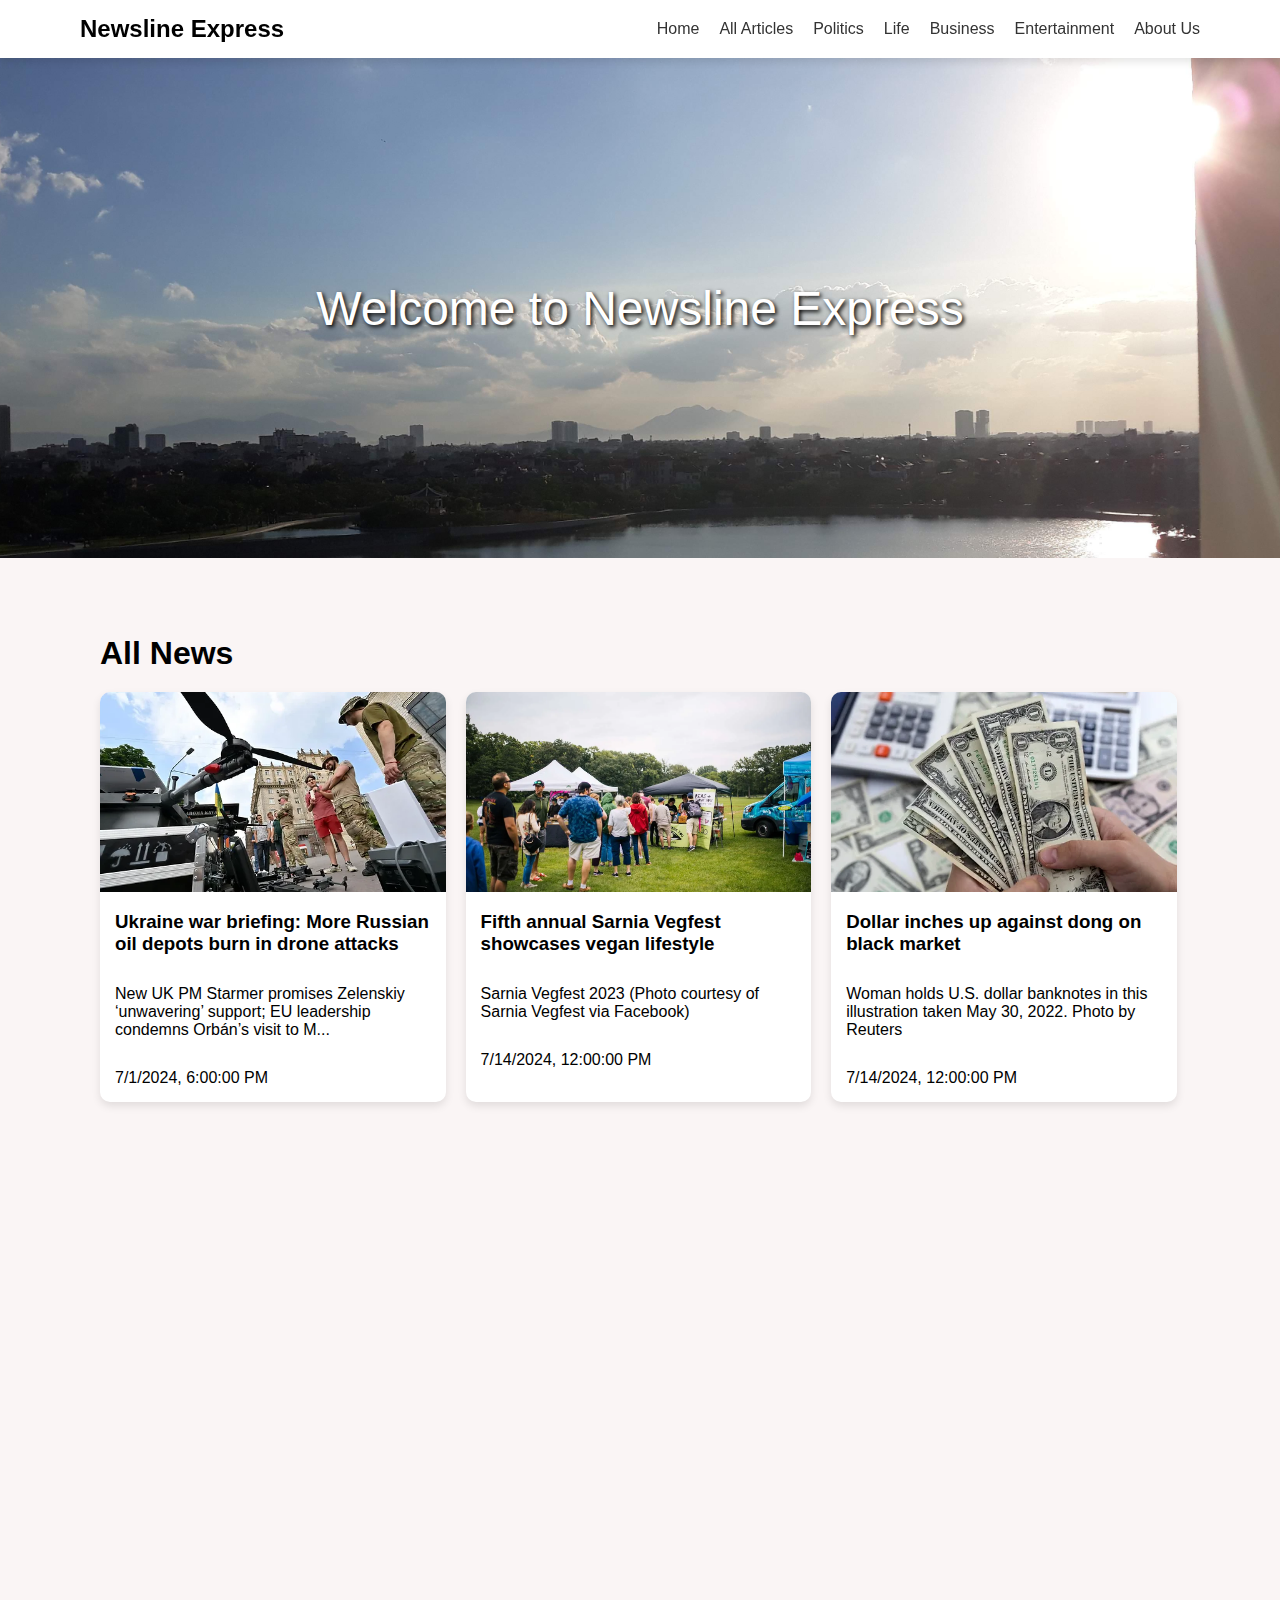
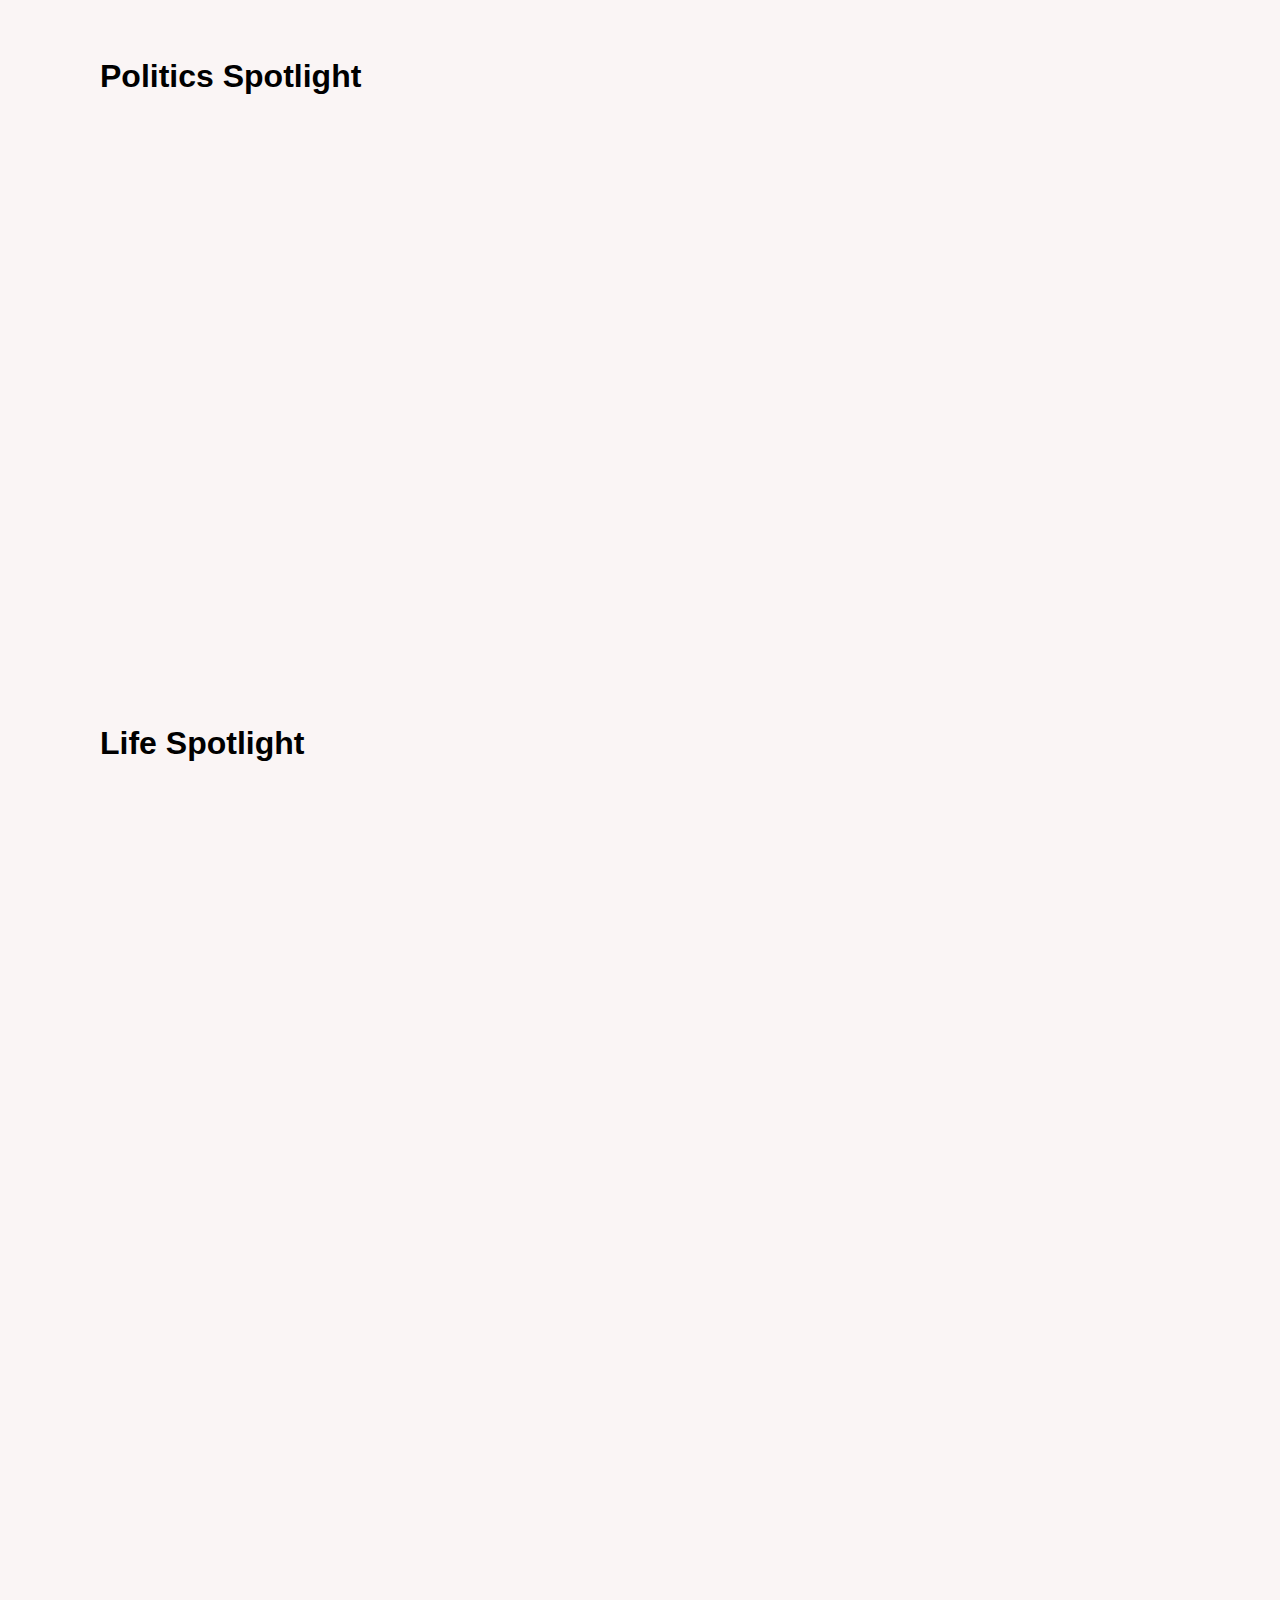
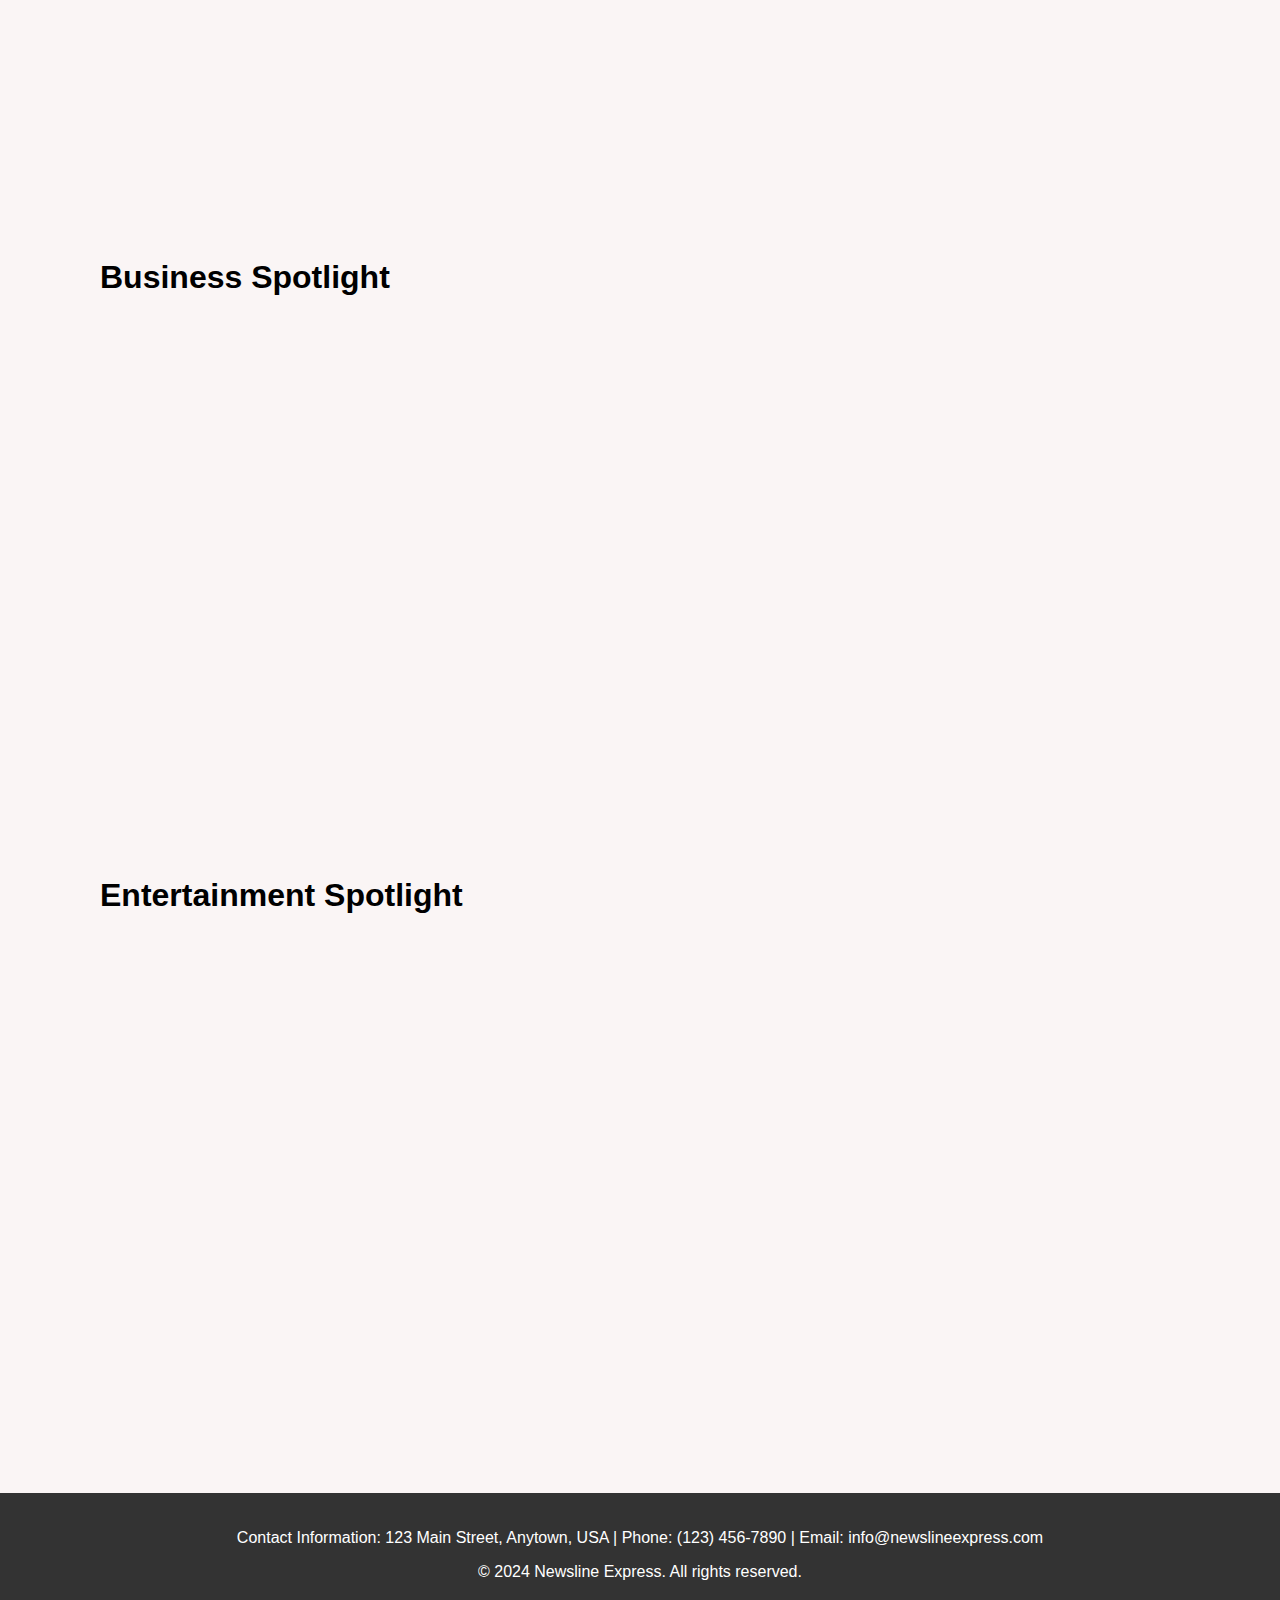
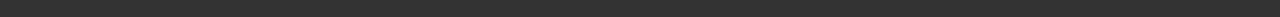
==== index.html @ e39c75d9 "init" ====
<!DOCTYPE html>
<html lang="en">

<head>
  <meta charset="UTF-8">
  <meta name="viewport" content="width=device-width, initial-scale=1.0">
  <title>Newsline Express</title>
  <link rel="stylesheet" href="styles.css">
  <link rel="stylesheet" href="https://cdnjs.cloudflare.com/ajax/libs/font-awesome/6.0.0-beta3/css/all.min.css"
    integrity="sha512-Fo3rlrZj/k7ujTnHg4CGR2D7kSs0v4LLanw2qksYuRlEzO+tcaEPQogQ0KaoGN26/zrn20ImR1DfuLWnOo7aBA=="
    crossorigin="anonymous" referrerpolicy="no-referrer" />
  <style>
    html {
      scroll-behavior: smooth;
    }
  </style>
</head>

<body>
  <header>
    <div class="logo">Newsline Express</div>
    <nav>
      <ul>
        <li><a href="/">Home</a></li>
        <li><a href="#all-news">All Articles</a></li>
        <li  onclick="window.location.href='index.html#politics'"><a href="index.html#politics">Politics</a></li>
        <li><a href="index.html#life">Life</a></li>
        <li><a href="index.html#business">Business</a></li>
        <li><a href="index.html#entertainment">Entertainment</a></li>
        <li onclick="window.location.href='about_us.html'"><a href="about_us.html">About Us</a></li>
      </ul>
    </nav>
  </header>

  <div class="parallax">Welcome to Newsline Express</div>

  <section class="section" id="all-news">
    <h2>All News</h2>
    <div class="news-list">
      <!-- News items will be injected here by JavaScript -->
    </div>
  </section>

  <section class="section" id="politics-spotlight">
    <h2>Politics Spotlight</h2>
    <div class="spotlight-list politics">
      <!-- Politics spotlight items will be injected here by JavaScript -->
    </div>
  </section>

  <section class="section" id="life-spotlight">
    <h2>Life Spotlight</h2>
    <div class="spotlight-list life">
      <!-- Life spotlight items will be injected here by JavaScript -->
    </div>
    <div class="spotlight-list life" style="margin-top: 20px;" onclick="window.location.href='final_assignment.html'">
      <div class="spotlight-item animate show">
        <img src="./images/demo.jpg" alt="spotlight-item Image">
        <h3>Caps in the Air, Hearts Full of Hope: Reflections on University Graduation</h3>
        <p>Graduation day is more than a ceremony - it's a whirlwind of emotions and memories. As caps soar into the
          sky, graduates' hearts swell with pride, joy, and anticipation for the future. This moment marks the end of an
          era and the dawn of new adventures in the labour market.</p>
        <p class="news-time">7/15/2024, 12:00:00 PM</p>
      </div>
    </div>
  </section>

  <section class="section" id="business-spotlight">
    <h2>Business Spotlight</h2>
    <div class="spotlight-list business">
      <!-- Business spotlight items will be injected here by JavaScript -->
    </div>
  </section>

  <section class="section" id="entertainment-spotlight">
    <h2>Entertainment Spotlight</h2>
    <div class="spotlight-list entertainment">
    </div>
  </section>


  <!-- <section class="section" id="stories">
    <h2>Our story</h2>
    <div class="music-container animate">
      <img id="album-art" src="./images/demo.jpg" alt="Album Art">
      <div class="song-details">
        <h3 id="song-title">Let begin the story</h3>
        <p id="song-author">ULIS in my heart</p>
      </div>
      <div class="music-controls">
        <button id="play-pause-button" class="music-toggle">
          <i id="play-pause-icon" class="fas fa-play"></i>
        </button>
        <div class="progress-container">
          <div id="progress" class="progress-bar"></div>
        </div>
        <div class="time-display">
          <span id="current-time">0:00</span> / <span id="total-time">0:00</span>
        </div>
        <input type="range" id="volume-slider" min="0" max="1" step="0.01" value="1">
        <audio id="audio-player" src="./assets/audio.mp3"></audio>
      </div>
    </div>
  </section> -->

  <!-- <div class="parallax_2">
    <div class="quote-container">
      <p class="quote">"Your inspirational quote goes here."</p>
    </div>
  </div> -->

  <!-- <div class="container animate">
    <div id="slide" class="slide-container">
    </div>
    <div class="buttons">
      <button id="prev"><i class="fa-solid fa-angle-left"></i></button>
      <button id="next"><i class="fa-solid fa-angle-right"></i></button>
    </div>
  </div> -->

  <footer>
    <p>Contact Information: 123 Main Street, Anytown, USA | Phone: (123) 456-7890 | Email: info@newslineexpress.com</p>
    <p>© 2024 Newsline Express. All rights reserved.</p>
  </footer>

  <script src="scripts.js"></script>
</body>

</html>
---- styles.css ----
body {
    margin: 0;
    font-family: Arial, sans-serif;
    overflow-x: hidden;
    background-color: #faf5f5;
    display: flex;
    flex-direction: column;
    min-height: 100vh;
}

html {
    scroll-behavior: smooth;
  }
  
header {
    display: flex;
    justify-content: space-between;
    align-items: center;
    padding: 15px 80px;
    background-color: #ffffff;
    box-shadow: 0 4px 8px rgba(0,0,0,0.1);
    position: sticky;
    top: 0;
    z-index: 1000;
}

header .logo {
    font-size: 24px;
    font-weight: bold;
}

header nav ul {
    list-style: none;
    margin: 0;
    padding: 0;
    display: flex;
    gap: 20px;
}

header nav ul li {
    display: inline;
}

header nav ul li a {
    text-decoration: none;
    color: #333;
    font-size: 16px;
}

header nav ul li a:hover {
    text-decoration: underline;
}

.parallax {
    background-image: url('./images/demo.jpg');
    height: 500px;
    background-attachment: fixed;
    background-position: center;
    background-repeat: no-repeat;
    background-size: cover;
    display: flex;
    justify-content: center;
    align-items: center;
    color: white;
    font-size: 48px;
    text-shadow: 2px 2px 4px #000000;
    position: relative;
}

.parallax_2 {
    background-image: url('./images/slide1.png');
    height: 500px;
    background-attachment: fixed;
    background-position: center;
    background-repeat: no-repeat;
    background-size: cover;
    display: flex;
    justify-content: flex-start;
    align-items: center;
    padding: 20px;
    color: white;
    position: relative;
    text-shadow: 2px 2px 4px #000000;
}
.parallax_2 .quote {
    max-width: 600px;
    font-style: italic;
    font-size: 1.5em;
    border-left: 4px solid #fff;
    padding-left: 20px;
    margin: 0;
    line-height: 1.6;
}
.quote-container {
    max-width: 300px;
    background-color: rgba(0, 0, 0, 0.6);
    padding: 20px;
    border-radius: 10px;
}

.quote {
    font-size: 1.2em;
    line-height: 1.5;
    margin: 0;
}

.section {
    padding: 50px 100px;
}

.section h2 {
    font-size: 2em;
    margin-bottom: 20px;
}

.news-list, .spotlight, .stories {
    display: flex;
    flex-wrap: wrap;
    gap: 20px;
}

.news-item, .spotlight-item, .story-item {
    background: white;
    border-radius: 10px;
    box-shadow: 0 4px 8px rgba(0,0,0,0.1);
    overflow: hidden;
    transition: transform 0.2s;
    cursor: pointer;
    opacity: 0;
    width: 32%;
    transform: scale(0.8);
    transition: transform 0.5s ease, opacity 0.5s ease;
}

.news-item:hover, .spotlight-item:hover, .story-item:hover {
    transform: scale(1.05);
}

.news-item img, .spotlight-item img, .story-item img {
    width: 100%;
    height: 200px;
    object-fit: cover;
}

.news-item h3, .spotlight-item h3, .story-item p {
    padding: 15px;
    margin: 0;
}

.news-item p, .spotlight-item p {
    padding: 15px;
    margin: 0;
}
footer {
    background-color: #333;
    color: white;
    text-align: center;
    padding: 20px;
    margin-top: 40px;
}

.article-container {
    padding: 50px 80px;
}

.article-container h2 {
    font-size: 2.5em;
    margin-bottom: 20px;
}

.article-container img {
    width: 100%;
    max-width: 800px;
    height: auto;
    display: block;
    margin: 0 auto 20px;
}

.article-container p {
    font-size: 1.2em;
    line-height: 1.6;
}

@media (max-width: 768px) {
    .news-list, .spotlight, .stories {
        flex-direction: column;
        align-items: center;
    }

    .story-item img {
        height: 200px;
    }
}

.spotlight-list, .stories-list {
    display: flex;
    flex-wrap: wrap;
    gap: 20px;
    justify-content: start;
}

.spotlight-item, .story-item {
    background-color: #fff;
    box-shadow: 0 4px 8px rgba(0, 0, 0, 0.1);
    border-radius: 8px;
    overflow: hidden;
    transition: transform 0.3s, opacity 0.3s;
    opacity: 0;
    transform: scale(0.8);
}

.spotlight-item img, .story-item img {
    width: 100%;
    height: 200px;
    object-fit: cover;
}

.spotlight-item h3 {
    font-size: 1.5em;
    margin: 15px;
}

.spotlight-item p, .story-item p {
    padding: 0 15px 15px;
    font-size: 1.1em;
    color: #666;
}

.show {
    opacity: 1;
    transform: scale(1);
}

.music-container {
    display: flex;
    flex-direction: column;
    align-items: center;
    gap: 20px;
    padding: 20px;
    background-color: #424242;
    border-radius: 10px;
    box-shadow: 0 4px 10px rgba(0, 0, 0, 0.1);
    max-width: 400px;
    margin: 0 auto;
}

.music-container img {
    width: 100%;
    max-width: 300px;
    border-radius: 10px;
}

.song-details {
    text-align: center;
    color: white;
}

.song-details h3 {
    margin: 10px 0 5px;
    font-size: 1.5em;
}

.song-details p {
    margin: 0;
    font-size: 1em;
}

.music-controls {
    display: flex;
    flex-direction: column;
    align-items: center;
    width: 100%;
    gap: 10px; /* Add gap to separate the elements */
}

#volume-slider {
    width: 20%;
    margin-top: 10px;
    display: flex;
    align-self: start;
}

#volume-icon {
    margin-right: 10px;
}

.music-toggle {
    background-color: #1ed760;
    border: none;
    color: white;
    padding: 10px;
    border-radius: 50%;
    cursor: pointer;
    transition: background-color 0.3s, transform 0.3s;
    display: flex;
    justify-content: center;
    align-items: center;
    width: 50px;
    height: 50px;
    margin-bottom: 10px;
}

.music-toggle:hover {
    background-color: #1db954;
    transform: scale(1.1);
}

.progress-container {
    width: 100%;
    background-color: #555;
    border-radius: 5px;
    height: 10px;
    overflow: hidden;
    margin-top: 10px;
}

.progress-bar {
    height: 100%;
    width: 0;
    background-color: #ffffff;
    transition: width 0.1s;
}

.time-display {
    display: flex;
    justify-content: center;
    align-items: center;
    color: white;
    margin-top: 10px;
}

.time-display span {
    font-size: 0.9em;
}
.container{
    transform: translate(0%,0%);
    width: 100%;
    height:600px;
    padding:50px;
    background-color: #f5f5f5;
    box-shadow: 0 30px 50px #dbdbdb;
}
#slide{
    width:max-content;
    margin-top:50px;
}
.item{
    width:200px;
    height:300px;
    background-position: 50% 50%;
    display: inline-block;
    transition: 0.5s;
    background-size: cover;
    position: absolute;
    z-index: 1;
    top:50%;
    transform: translate(0,-50%);
    border-radius: 20px;
    box-shadow:  0 30px 50px #505050;
}
.item:nth-child(1),
.item:nth-child(2){
    left:0;
    top:0;
    transform: translate(0,0);
    border-radius: 0;
    width:100%;
    height:100%;
    box-shadow: none;
}
.item:nth-child(3){
    left:50%;
}
.item:nth-child(4){
    left:calc(50% + 220px);
}
.item:nth-child(5){
    left:calc(50% + 440px);
}
.item:nth-child(n+6){
    left:calc(50% + 660px);
    opacity: 0;
}
.item .content{
    position: absolute;
    top:50%;
    left:100px;
    width:300px;
    text-align: left;
    padding:0;
    color:#eee;
    transform: translate(0,-50%);
    display: none;
    font-family: system-ui;
}
.item:nth-child(2) .content{
    display: block;
    z-index: 11111;
}
.item .name{
    font-size: 40px;
    font-weight: bold;
    opacity: 0;
    animation:showcontent 1s ease-in-out 1 forwards
}
.item .des{
    margin:20px 0;
    opacity: 0;
    animation:showcontent 1s ease-in-out 0.3s 1 forwards
}
.item button{
    padding:10px 20px;
    border:none;
    opacity: 0;
    animation:showcontent 1s ease-in-out 0.6s 1 forwards
}
@keyframes showcontent{
    from{
        opacity: 0;
        transform: translate(0,100px);
        filter:blur(33px);
    }to{
        opacity: 1;
        transform: translate(0,0);
        filter:blur(0);
    }
}
.buttons{
    position: absolute;
    bottom:30px;
    z-index: 222222;
    text-align: center;
    width:100%;
}
.buttons button{
    width:50px;
    height:50px;
    border-radius: 50%;
    border:1px solid #555;
    transition: 0.5s;
}.buttons button:hover{
    background-color: #bac383;
}
  .team-container {
    display: flex;
    flex-wrap: wrap;
    gap: 20px;
    justify-content: center;
    padding-top: 5%;
  }
  
  .team-member {
    background-color: #fff;
    border-radius: 10px;
    box-shadow: 0 4px 8px rgba(0, 0, 0, 0.1);
    overflow: hidden;
    width: 300px;
    text-align: center;
  }
  
  .team-member img {
    width: 100%;
    height: 200px;
    object-fit: cover;
  }
  
  .team-info {
    padding: 15px;
  }
  
  .team-info h3 {
    margin: 10px 0;
    font-size: 1.5em;
  }
  
  .team-info p {
    margin: 5px 0;
  }
  .about-us {
    padding: 50px 80px;
    background-color: #f9f9f9;
  }
  
  .about-us-content {
    max-width: 800px;
    margin: 0 auto;
    text-align: center;
  }
  
  .about-us h2 {
    font-size: 2.5em;
    margin-bottom: 20px;
  }
  
  .about-us p {
    font-size: 1.2em;
    line-height: 1.6;
    margin: 0 0 40px;
  }
  
  .team {
    margin-top: 40px;
  }
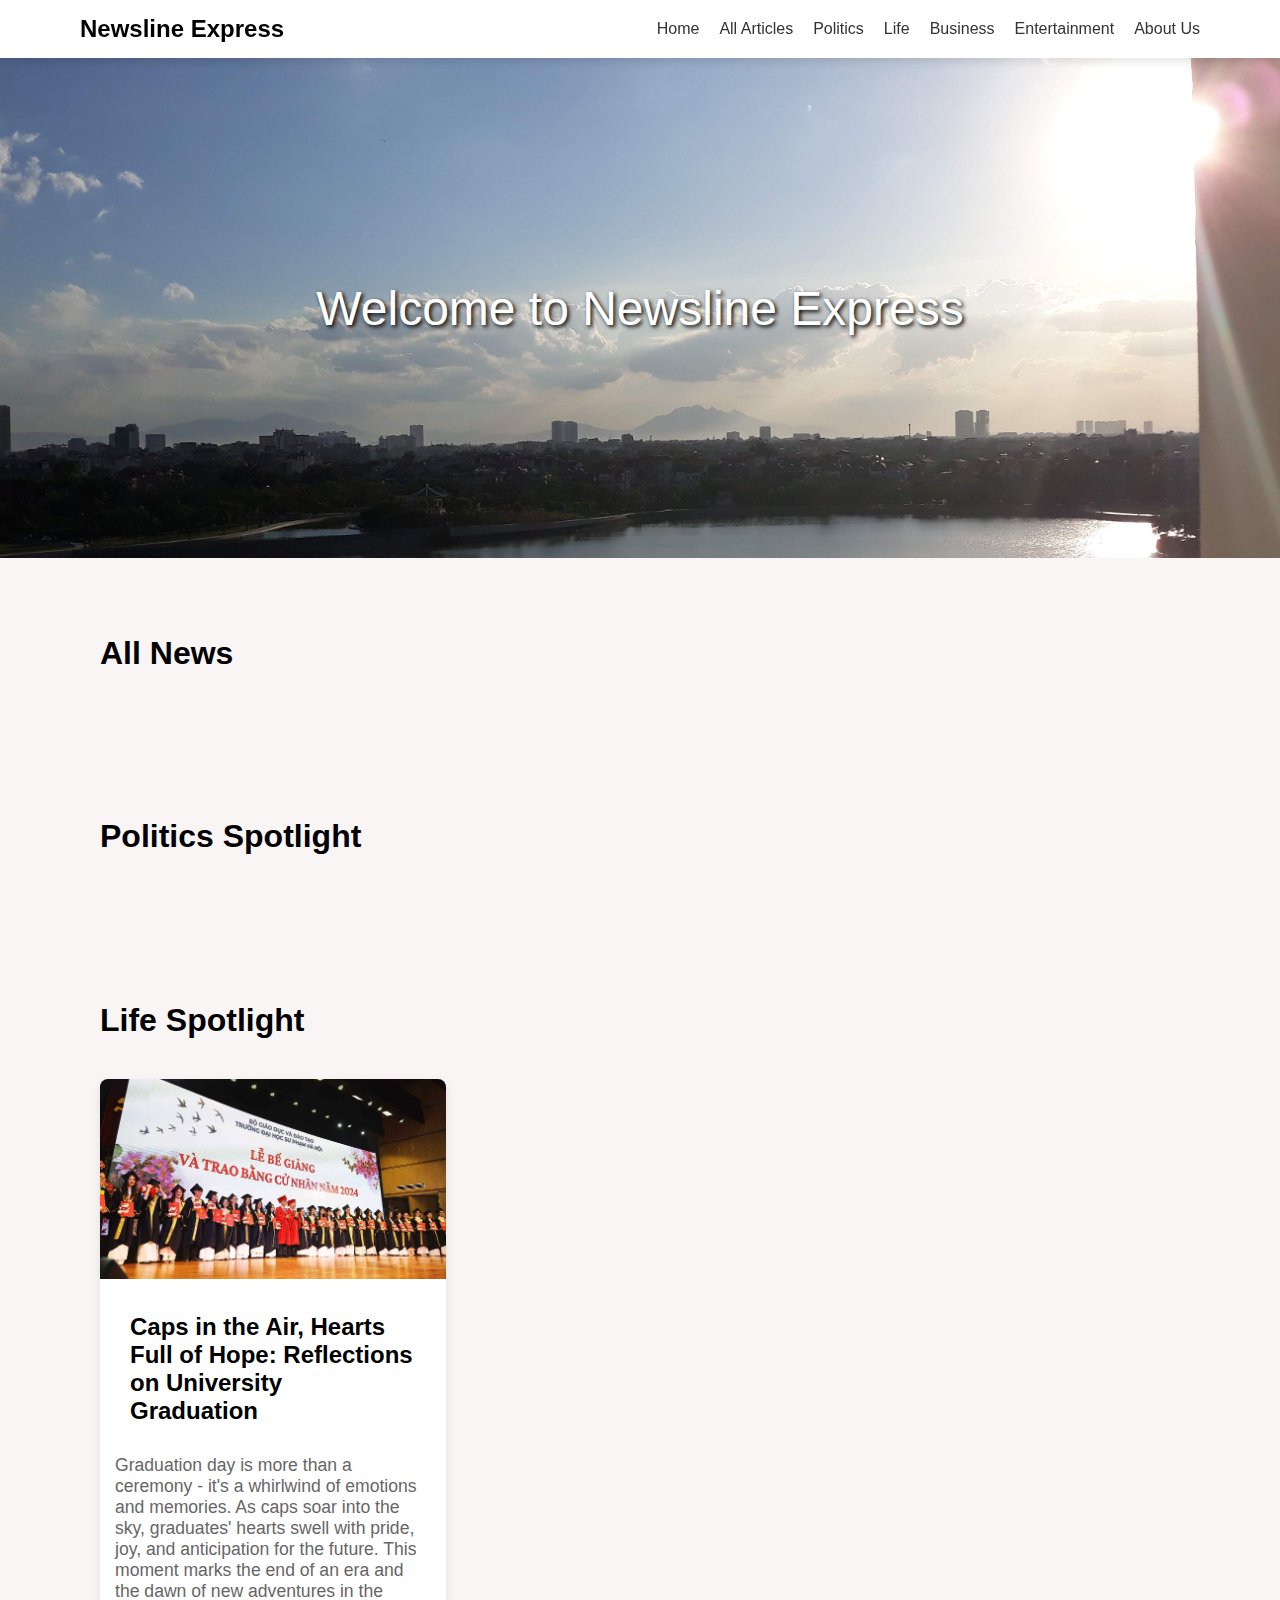
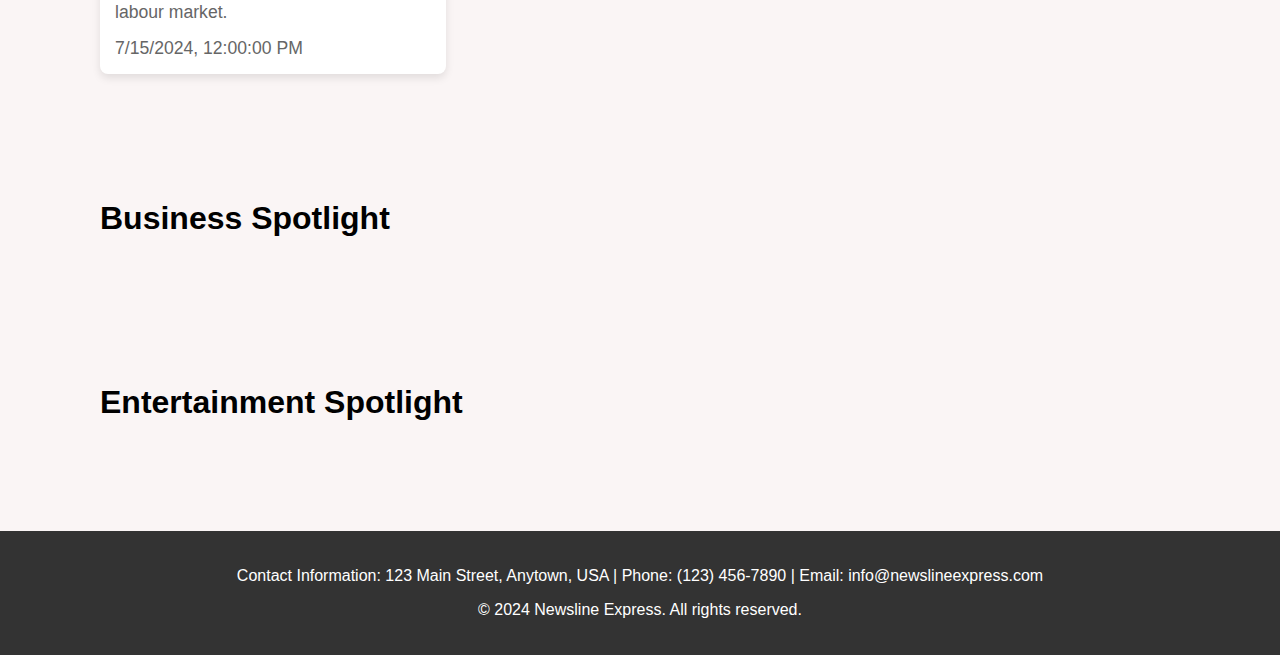
==== commit 702221cc: "nearly done" ====
--- a/index.html
+++ b/index.html
@@ -21,14 +21,15 @@
     <div class="logo">Newsline Express</div>
     <nav>
       <ul>
-        <li><a href="/">Home</a></li>
-        <li><a href="#all-news">All Articles</a></li>
-        <li  onclick="window.location.href='index.html#politics'"><a href="index.html#politics">Politics</a></li>
-        <li><a href="index.html#life">Life</a></li>
-        <li><a href="index.html#business">Business</a></li>
-        <li><a href="index.html#entertainment">Entertainment</a></li>
+        <li onclick="window.location.href='index.html'"><a href="index.html">Home</a></li>
+        <li onclick="window.location.href='index.html'"><a href="index.html">All Articles</a></li>
+        <li onclick="window.location.href='politics.html'"><a href="politics.html">Politics</a></li>
+        <li onclick="window.location.href='life.html'"><a href="life.html">Life</a></li>
+        <li onclick="window.location.href='business.html'"><a href="business.html">Business</a></li>
+        <li onclick="window.location.href='entertainment.html'"><a href="entertainment.html ">Entertainment</a>
+        </li>
         <li onclick="window.location.href='about_us.html'"><a href="about_us.html">About Us</a></li>
-      </ul>
+    </ul>
     </nav>
   </header>
 
@@ -55,7 +56,7 @@
     </div>
     <div class="spotlight-list life" style="margin-top: 20px;" onclick="window.location.href='final_assignment.html'">
       <div class="spotlight-item animate show">
-        <img src="./images/demo.jpg" alt="spotlight-item Image">
+        <img src="./images/slide1.png" alt="spotlight-item Image">
         <h3>Caps in the Air, Hearts Full of Hope: Reflections on University Graduation</h3>
         <p>Graduation day is more than a ceremony - it's a whirlwind of emotions and memories. As caps soar into the
           sky, graduates' hearts swell with pride, joy, and anticipation for the future. This moment marks the end of an
@@ -78,46 +79,6 @@
     </div>
   </section>
 
-
-  <!-- <section class="section" id="stories">
-    <h2>Our story</h2>
-    <div class="music-container animate">
-      <img id="album-art" src="./images/demo.jpg" alt="Album Art">
-      <div class="song-details">
-        <h3 id="song-title">Let begin the story</h3>
-        <p id="song-author">ULIS in my heart</p>
-      </div>
-      <div class="music-controls">
-        <button id="play-pause-button" class="music-toggle">
-          <i id="play-pause-icon" class="fas fa-play"></i>
-        </button>
-        <div class="progress-container">
-          <div id="progress" class="progress-bar"></div>
-        </div>
-        <div class="time-display">
-          <span id="current-time">0:00</span> / <span id="total-time">0:00</span>
-        </div>
-        <input type="range" id="volume-slider" min="0" max="1" step="0.01" value="1">
-        <audio id="audio-player" src="./assets/audio.mp3"></audio>
-      </div>
-    </div>
-  </section> -->
-
-  <!-- <div class="parallax_2">
-    <div class="quote-container">
-      <p class="quote">"Your inspirational quote goes here."</p>
-    </div>
-  </div> -->
-
-  <!-- <div class="container animate">
-    <div id="slide" class="slide-container">
-    </div>
-    <div class="buttons">
-      <button id="prev"><i class="fa-solid fa-angle-left"></i></button>
-      <button id="next"><i class="fa-solid fa-angle-right"></i></button>
-    </div>
-  </div> -->
-
   <footer>
     <p>Contact Information: 123 Main Street, Anytown, USA | Phone: (123) 456-7890 | Email: info@newslineexpress.com</p>
     <p>© 2024 Newsline Express. All rights reserved.</p>
--- a/styles.css
+++ b/styles.css
@@ -10,7 +10,7 @@
 
 html {
     scroll-behavior: smooth;
-  }
+  } 
   
 header {
     display: flex;
